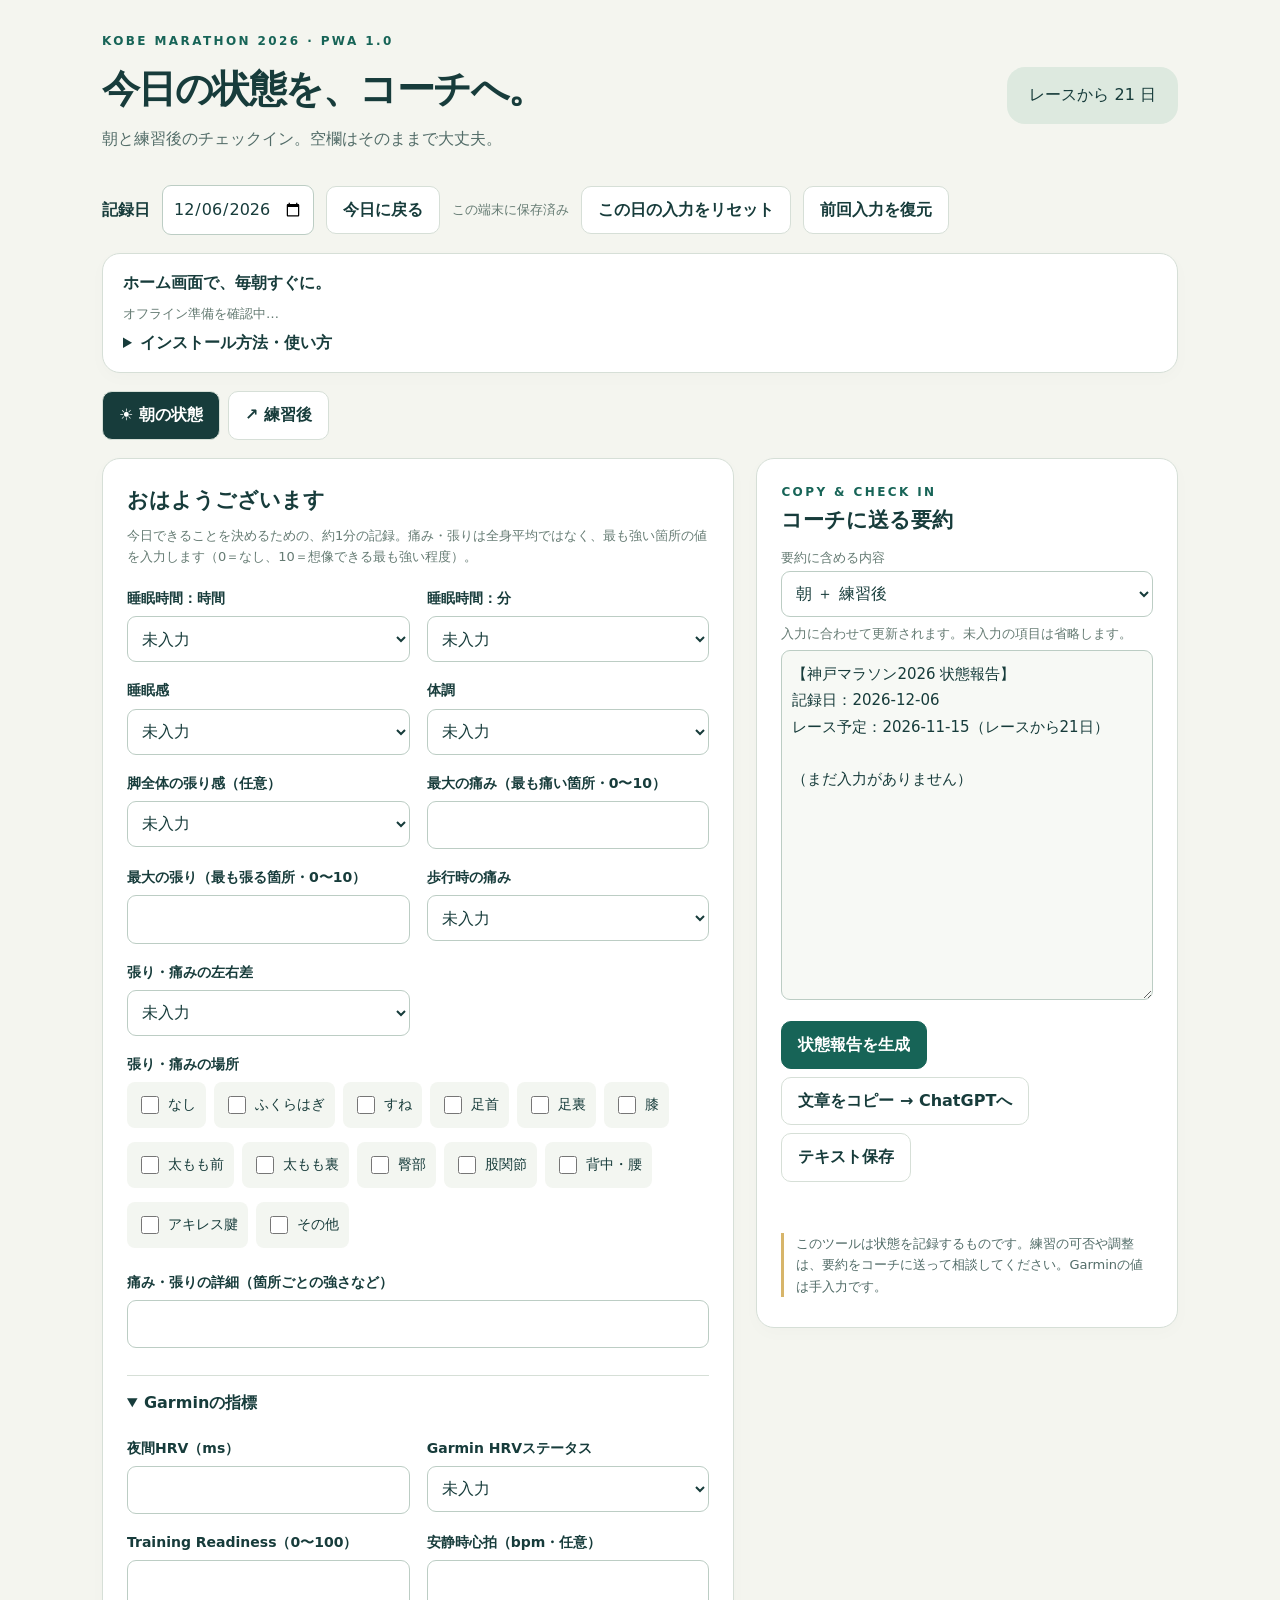
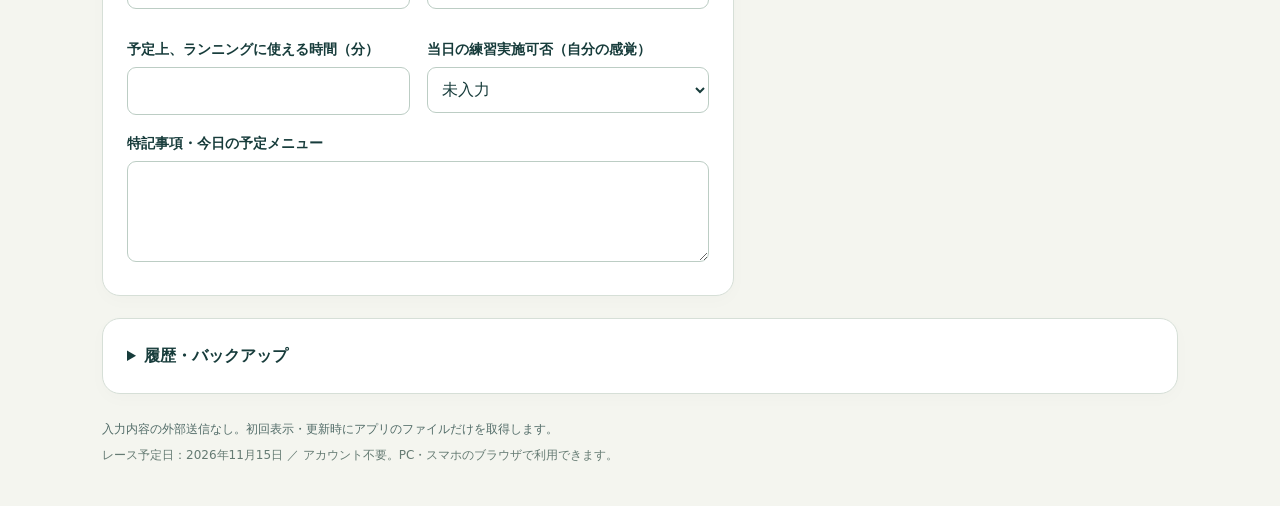
==== index.html @ 80d21ff4 "Add files via upload" ====
<!doctype html><html lang="ja"><head><meta charset="utf-8"><meta name="viewport" content="width=device-width,initial-scale=1,viewport-fit=cover"><title>神戸2026 コンディション</title><meta name="theme-color" content="#176457"><meta name="apple-mobile-web-app-capable" content="yes"><meta name="apple-mobile-web-app-status-bar-style" content="default"><meta name="apple-mobile-web-app-title" content="神戸2026"><link rel="manifest" href="./manifest.json"><link rel="icon" href="./icons/icon-192.png"><link rel="apple-touch-icon" href="./icons/apple-touch-icon.png"><link rel="stylesheet" href="./style.css"></head><body><main>
<header><div><div class="eyebrow">KOBE MARATHON 2026 · PWA 1.0</div><h1>今日の状態を、コーチへ。</h1><p>朝と練習後のチェックイン。空欄はそのままで大丈夫。</p></div><div class="count" id="count"></div></header>
<div class="toolbar"><label for="date">記録日</label><input id="date" type="date" min="2020-01-01" max="2100-12-31"><button id="today">今日に戻る</button><span class="hint" id="saveState" role="status"></span><button id="reset">この日の入力をリセット</button><button id="restore">前回入力を復元</button></div>
<div class="install card"><strong>ホーム画面で、毎朝すぐに。</strong><p class="hint" id="offlineState" role="status">オフライン準備を確認中…</p><button id="install" hidden>ホーム画面に追加</button><details><summary>インストール方法・使い方</summary><p>Android：Chromeのメニュー →「ホーム画面に追加」→「インストール」。iPhone：Safariの共有メニュー →「ホーム画面に追加」（「Webアプリとして開く」があればオン）。PC：対応ブラウザのアドレスバーのインストールボタン。</p><p>初回はオンラインで開き、「オフライン利用の準備ができました」を確認してください。データは端末ごとの保存です。旧HTMLからはバックアップを書き出し、ここで読み込めます。</p><a href="./guide.html">公開・起動の詳しい手順</a></details></div><div class="tabs" role="tablist" aria-label="入力するタイミング"><button id="amTab" role="tab" aria-selected="true" aria-controls="am">☀ 朝の状態</button><button id="pmTab" role="tab" aria-selected="false" aria-controls="pm">↗ 練習後</button></div>
<div class="layout"><div class="card"><section id="am" role="tabpanel" aria-labelledby="amTab"><h2>おはようございます</h2><p class="hint">今日できることを決めるための、約1分の記録。痛み・張りは全身平均ではなく、最も強い箇所の値を入力します（0＝なし、10＝想像できる最も強い程度）。</p><div class="fields" id="amFields"></div></section><section id="pm" role="tabpanel" aria-labelledby="pmTab" hidden><h2>練習、おつかれさまでした</h2><p class="hint">実施・短縮・中止も含めて、感じたままに。痛み・張りは練習中から終了後までの最大値（0＝なし、10＝想像できる最も強い程度）。</p><div class="fields" id="pmFields"></div></section></div>
<aside class="card"><div class="eyebrow">COPY & CHECK IN</div><h2>コーチに送る要約</h2><label for="scope" class="hint">要約に含める内容</label><select id="scope"><option value="both">朝 ＋ 練習後</option><option value="am">朝のみ</option><option value="pm">練習後のみ</option></select><p class="hint">入力に合わせて更新されます。未入力の項目は省略します。</p><textarea id="summary" class="summary" readonly aria-label="ChatGPTに貼り付ける要約"></textarea><div class="actions"><button class="primary" id="generate">状態報告を生成</button><button id="copy">文章をコピー → ChatGPTへ</button><button id="textDownload">テキスト保存</button></div><div class="status" id="message" role="status" aria-live="polite"></div><p class="note">このツールは状態を記録するものです。練習の可否や調整は、要約をコーチに送って相談してください。Garminの値は手入力です。</p></aside></div>
<details class="card"><summary>履歴・バックアップ</summary><p class="hint">入力はこの端末・ブラウザに自動保存します。端末間の自動同期やChatGPTへの自動送信はありません。ファイルの移動・ブラウザの設定によって保存が失われる場合があるため、バックアップをおすすめします。</p><div class="history" id="history"></div><div class="actions"><button id="export">全記録をバックアップ</button><button id="import">バックアップを読み込む</button><input type="file" id="file" accept="application/json,.json" hidden><button id="delete" class="danger">この日の記録を削除</button></div><p class="hint">読み込み時は記録を統合します。同じ日付はバックアップ側で上書きします。</p></details>
<footer><p>入力内容の外部送信なし。初回表示・更新時にアプリのファイルだけを取得します。</p>レース予定日：2026年11月15日 ／ アカウント不要。PC・スマホのブラウザで利用できます。</footer>
</main><script src="./fields.js"></script><script src="./app.js"></script></body></html>
---- style.css ----
:root{color-scheme:light;--ink:#173c3b;--green:#176457;--paper:#f4f5ef;--line:#d6dfd7}*{box-sizing:border-box}body{margin:0;background:var(--paper);color:var(--ink);font:16px/1.65 system-ui,-apple-system,"Segoe UI",sans-serif}main{max-width:1120px;margin:auto;padding:32px 22px 64px}header{display:flex;justify-content:space-between;gap:20px;align-items:center;margin-bottom:26px}.eyebrow{font-size:12px;letter-spacing:.2em;font-weight:750;color:var(--green)}h1{font-size:clamp(26px,4vw,38px);letter-spacing:-.04em;margin:6px 0}p{margin:6px 0;color:#526c68}.count{background:#dde9df;padding:15px 22px;border-radius:18px;white-space:nowrap}.count strong{font-size:30px}button,input,select,textarea{font:inherit}button{cursor:pointer;border:1px solid var(--line);border-radius:10px;padding:10px 16px;background:white;color:var(--ink);font-weight:650}button:hover{background:#e7eee7}button.primary{background:var(--green);color:white;border-color:var(--green)}button:focus-visible,input:focus-visible,select:focus-visible,textarea:focus-visible{outline:3px solid #deab45;outline-offset:2px}.toolbar{display:flex;gap:12px;align-items:center;flex-wrap:wrap;margin-bottom:18px}.toolbar label{font-weight:650}input,select,textarea{width:100%;background:#fff;border:1px solid #bccdc4;border-radius:9px;padding:10px;color:var(--ink);min-height:46px}.toolbar input{width:auto}.tabs{display:flex;gap:8px;margin:18px 0}.tabs button[aria-selected=true]{background:var(--ink);color:#fff}.layout{display:grid;grid-template-columns:minmax(0,1.5fr) minmax(300px,1fr);gap:22px;align-items:start}.card{background:white;border:1px solid var(--line);border-radius:18px;padding:24px;box-shadow:0 5px 18px #173c3b05}h2{font-size:21px;margin:0 0 7px}h3{font-size:16px;margin:24px 0 12px}.hint{font-size:13px;color:#657b73}.fields{display:grid;grid-template-columns:1fr 1fr;gap:17px;margin-top:20px}.field label{display:block;font-size:14px;font-weight:650;margin-bottom:6px}.full{grid-column:1/-1}.checks{display:flex;flex-wrap:wrap;gap:8px}.checks label{display:flex;gap:6px;align-items:center;background:#f3f6f1;border-radius:8px;padding:7px 10px;font-weight:400}.checks input{width:18px;min-height:18px;height:18px}.summary{font-size:13px;line-height:1.75;min-height:350px;resize:vertical;background:#f7f9f5}.actions{display:flex;gap:8px;flex-wrap:wrap;margin-top:12px}.status{font-size:13px;min-height:25px;color:var(--green);margin-top:8px}.note{border-left:3px solid #d7b56a;padding-left:12px;margin-top:18px;font-size:13px}details{margin-top:22px}summary{cursor:pointer;font-weight:650}.history{display:flex;gap:8px;flex-wrap:wrap;padding-top:12px}.danger{color:#9b4035}footer{margin-top:26px;font-size:12px;color:#657b73}[hidden]{display:none!important}@media(max-width:800px){.layout{grid-template-columns:1fr}header{align-items:start}.count{padding:10px;font-size:12px}.count strong{font-size:24px}.card{padding:20px}main{padding:22px 15px 40px}}@media(max-width:420px){.fields{grid-template-columns:1fr}.full{grid-column:auto}header{display:block}.count{display:inline-block;margin-top:10px}}

.install{padding:16px 20px;margin-bottom:18px}.install details{margin-top:6px}.checks label{min-height:46px}button{min-height:46px}.group{grid-column:1/-1;border-top:1px solid var(--line);padding-top:14px;margin:10px 0 0}.group>.fields{margin-bottom:12px}.field-error{color:#a93627;font-size:13px}.invalid{border-color:#b52f24!important}.summary{font-size:15px}main{padding-bottom:max(40px,env(safe-area-inset-bottom))}a{color:var(--green)}.status{overflow-wrap:anywhere}.toolbar{align-items:center}
@media(prefers-color-scheme:dark){:root{color-scheme:dark;--ink:#e3eee7;--green:#89cdb1;--paper:#15211f;--line:#3d5650}body{background:var(--paper)}.card,button,input,select,textarea{background:#21342f;color:var(--ink)}p,.hint,footer{color:#adc3b8}.count,.checks label,.summary{background:#2c443b}.tabs button[aria-selected=true],button.primary{background:#83c7a8;color:#122a21}button:hover{background:#3c594c}.field-error,.danger{color:#ffb0a1}}
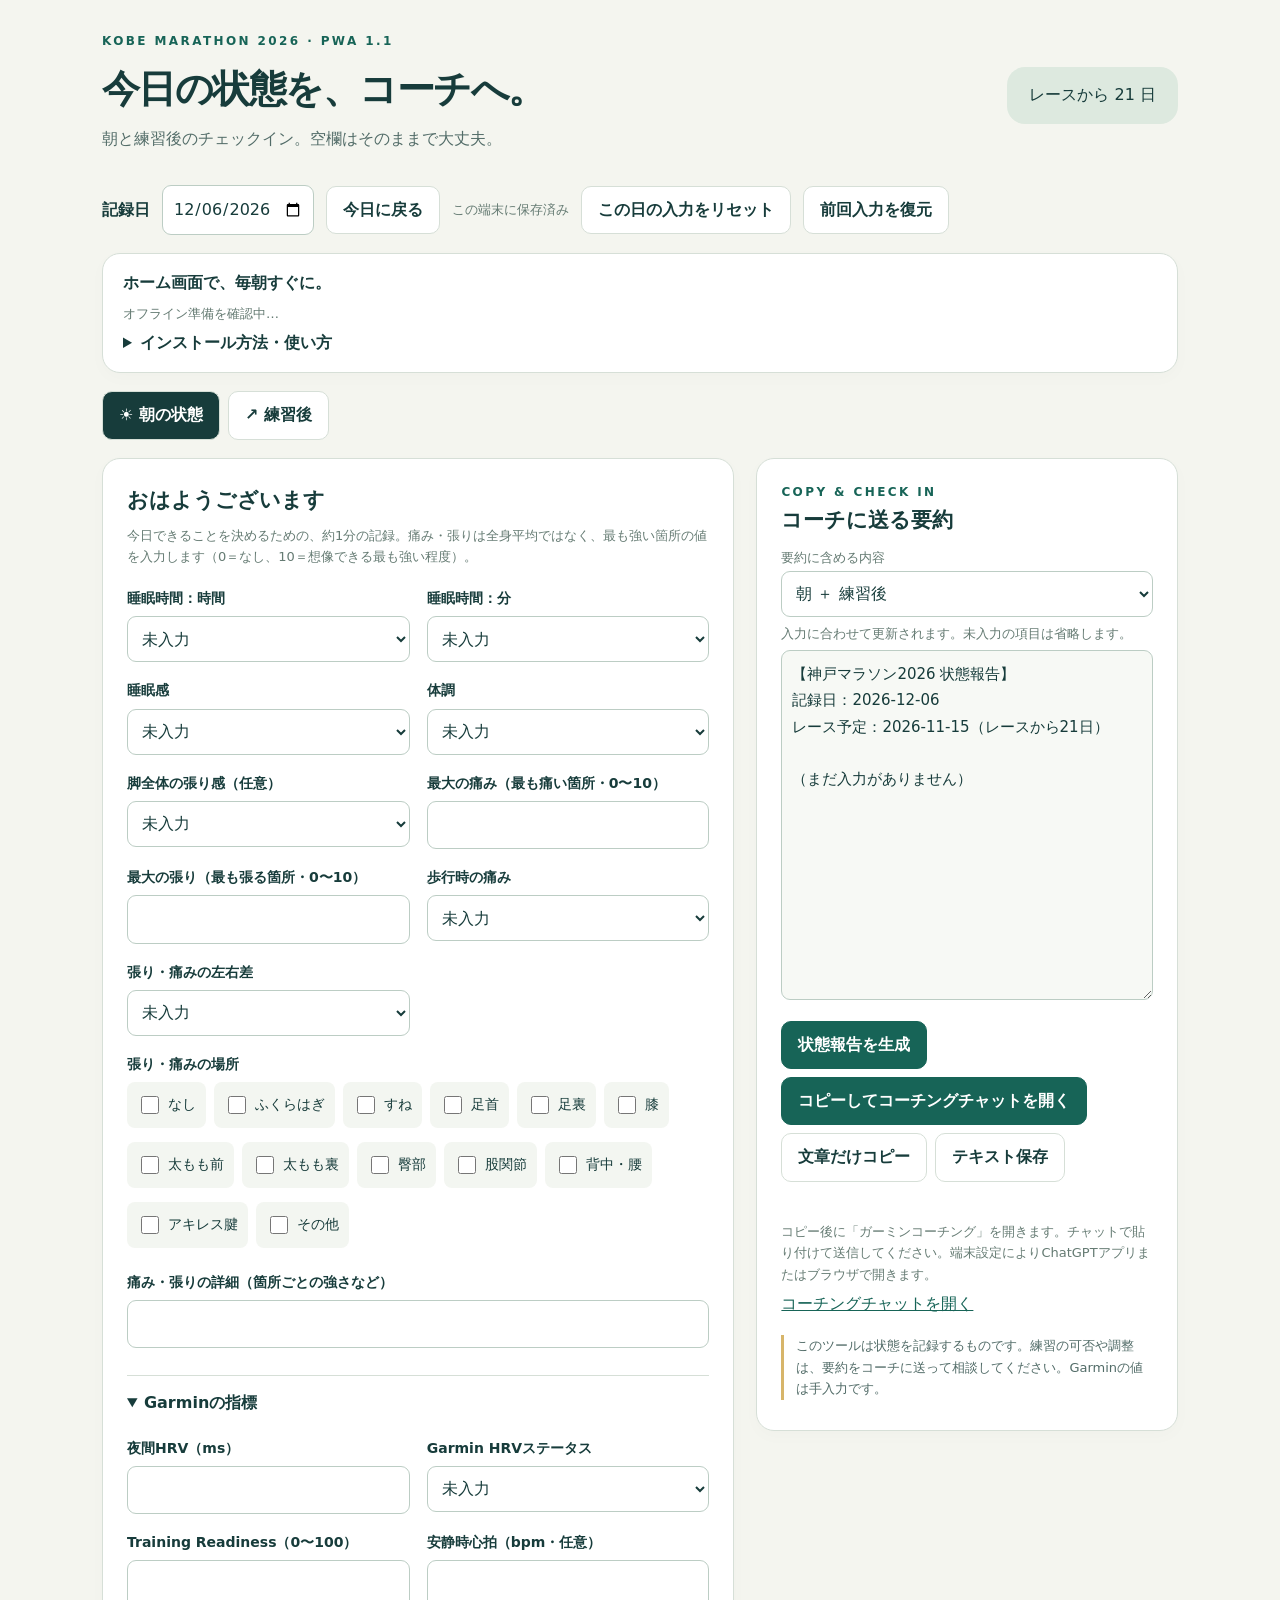
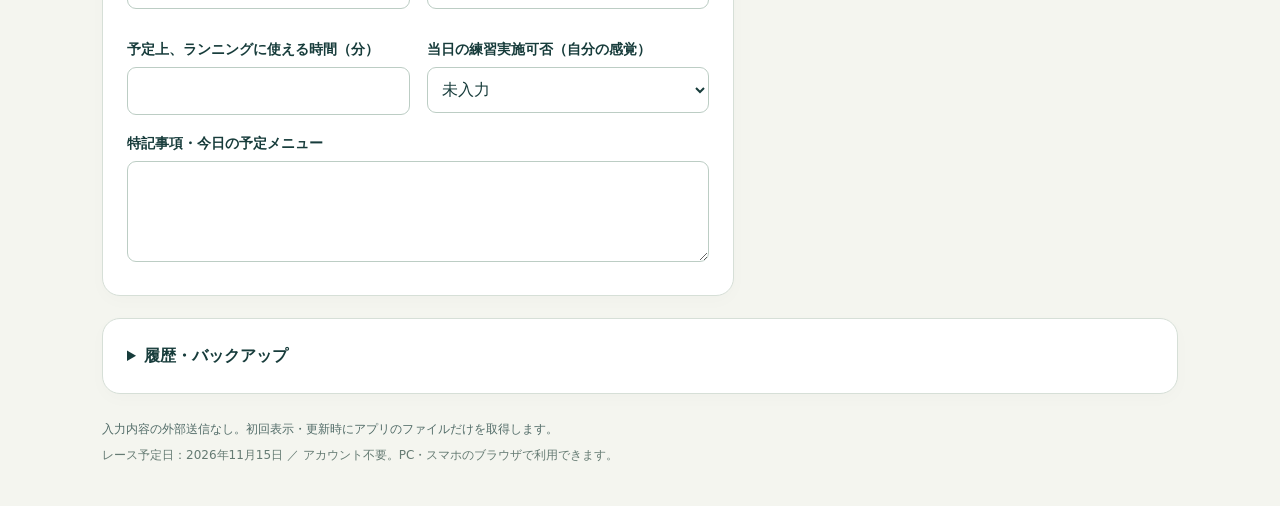
==== commit ed4128de: "Add files via upload" ====
--- a/index.html
+++ b/index.html
@@ -1,9 +1,9 @@
 <!doctype html><html lang="ja"><head><meta charset="utf-8"><meta name="viewport" content="width=device-width,initial-scale=1,viewport-fit=cover"><title>神戸2026 コンディション</title><meta name="theme-color" content="#176457"><meta name="apple-mobile-web-app-capable" content="yes"><meta name="apple-mobile-web-app-status-bar-style" content="default"><meta name="apple-mobile-web-app-title" content="神戸2026"><link rel="manifest" href="./manifest.json"><link rel="icon" href="./icons/icon-192.png"><link rel="apple-touch-icon" href="./icons/apple-touch-icon.png"><link rel="stylesheet" href="./style.css"></head><body><main>
-<header><div><div class="eyebrow">KOBE MARATHON 2026 · PWA 1.0</div><h1>今日の状態を、コーチへ。</h1><p>朝と練習後のチェックイン。空欄はそのままで大丈夫。</p></div><div class="count" id="count"></div></header>
+<header><div><div class="eyebrow">KOBE MARATHON 2026 · PWA 1.1</div><h1>今日の状態を、コーチへ。</h1><p>朝と練習後のチェックイン。空欄はそのままで大丈夫。</p></div><div class="count" id="count"></div></header>
 <div class="toolbar"><label for="date">記録日</label><input id="date" type="date" min="2020-01-01" max="2100-12-31"><button id="today">今日に戻る</button><span class="hint" id="saveState" role="status"></span><button id="reset">この日の入力をリセット</button><button id="restore">前回入力を復元</button></div>
 <div class="install card"><strong>ホーム画面で、毎朝すぐに。</strong><p class="hint" id="offlineState" role="status">オフライン準備を確認中…</p><button id="install" hidden>ホーム画面に追加</button><details><summary>インストール方法・使い方</summary><p>Android：Chromeのメニュー →「ホーム画面に追加」→「インストール」。iPhone：Safariの共有メニュー →「ホーム画面に追加」（「Webアプリとして開く」があればオン）。PC：対応ブラウザのアドレスバーのインストールボタン。</p><p>初回はオンラインで開き、「オフライン利用の準備ができました」を確認してください。データは端末ごとの保存です。旧HTMLからはバックアップを書き出し、ここで読み込めます。</p><a href="./guide.html">公開・起動の詳しい手順</a></details></div><div class="tabs" role="tablist" aria-label="入力するタイミング"><button id="amTab" role="tab" aria-selected="true" aria-controls="am">☀ 朝の状態</button><button id="pmTab" role="tab" aria-selected="false" aria-controls="pm">↗ 練習後</button></div>
 <div class="layout"><div class="card"><section id="am" role="tabpanel" aria-labelledby="amTab"><h2>おはようございます</h2><p class="hint">今日できることを決めるための、約1分の記録。痛み・張りは全身平均ではなく、最も強い箇所の値を入力します（0＝なし、10＝想像できる最も強い程度）。</p><div class="fields" id="amFields"></div></section><section id="pm" role="tabpanel" aria-labelledby="pmTab" hidden><h2>練習、おつかれさまでした</h2><p class="hint">実施・短縮・中止も含めて、感じたままに。痛み・張りは練習中から終了後までの最大値（0＝なし、10＝想像できる最も強い程度）。</p><div class="fields" id="pmFields"></div></section></div>
-<aside class="card"><div class="eyebrow">COPY & CHECK IN</div><h2>コーチに送る要約</h2><label for="scope" class="hint">要約に含める内容</label><select id="scope"><option value="both">朝 ＋ 練習後</option><option value="am">朝のみ</option><option value="pm">練習後のみ</option></select><p class="hint">入力に合わせて更新されます。未入力の項目は省略します。</p><textarea id="summary" class="summary" readonly aria-label="ChatGPTに貼り付ける要約"></textarea><div class="actions"><button class="primary" id="generate">状態報告を生成</button><button id="copy">文章をコピー → ChatGPTへ</button><button id="textDownload">テキスト保存</button></div><div class="status" id="message" role="status" aria-live="polite"></div><p class="note">このツールは状態を記録するものです。練習の可否や調整は、要約をコーチに送って相談してください。Garminの値は手入力です。</p></aside></div>
+<aside class="card"><div class="eyebrow">COPY & CHECK IN</div><h2>コーチに送る要約</h2><label for="scope" class="hint">要約に含める内容</label><select id="scope"><option value="both">朝 ＋ 練習後</option><option value="am">朝のみ</option><option value="pm">練習後のみ</option></select><p class="hint">入力に合わせて更新されます。未入力の項目は省略します。</p><textarea id="summary" class="summary" readonly aria-label="ChatGPTに貼り付ける要約"></textarea><div class="actions"><button class="primary" id="generate">状態報告を生成</button><button class="primary" id="copyOpen">コピーしてコーチングチャットを開く</button><button id="copy">文章だけコピー</button><button id="textDownload">テキスト保存</button></div><div class="status" id="message" role="status" aria-live="polite"></div><p class="hint">コピー後に「ガーミンコーチング」を開きます。チャットで貼り付けて送信してください。端末設定によりChatGPTアプリまたはブラウザで開きます。</p><a id="coachLink" href="https://chatgpt.com/c/6aa00dfc-b8cc-83e9-9bc1-44da4b3d9a50" target="_blank" rel="noopener noreferrer" referrerpolicy="no-referrer">コーチングチャットを開く</a><p class="note">このツールは状態を記録するものです。練習の可否や調整は、要約をコーチに送って相談してください。Garminの値は手入力です。</p></aside></div>
 <details class="card"><summary>履歴・バックアップ</summary><p class="hint">入力はこの端末・ブラウザに自動保存します。端末間の自動同期やChatGPTへの自動送信はありません。ファイルの移動・ブラウザの設定によって保存が失われる場合があるため、バックアップをおすすめします。</p><div class="history" id="history"></div><div class="actions"><button id="export">全記録をバックアップ</button><button id="import">バックアップを読み込む</button><input type="file" id="file" accept="application/json,.json" hidden><button id="delete" class="danger">この日の記録を削除</button></div><p class="hint">読み込み時は記録を統合します。同じ日付はバックアップ側で上書きします。</p></details>
 <footer><p>入力内容の外部送信なし。初回表示・更新時にアプリのファイルだけを取得します。</p>レース予定日：2026年11月15日 ／ アカウント不要。PC・スマホのブラウザで利用できます。</footer>
 </main><script src="./fields.js"></script><script src="./app.js"></script></body></html>
